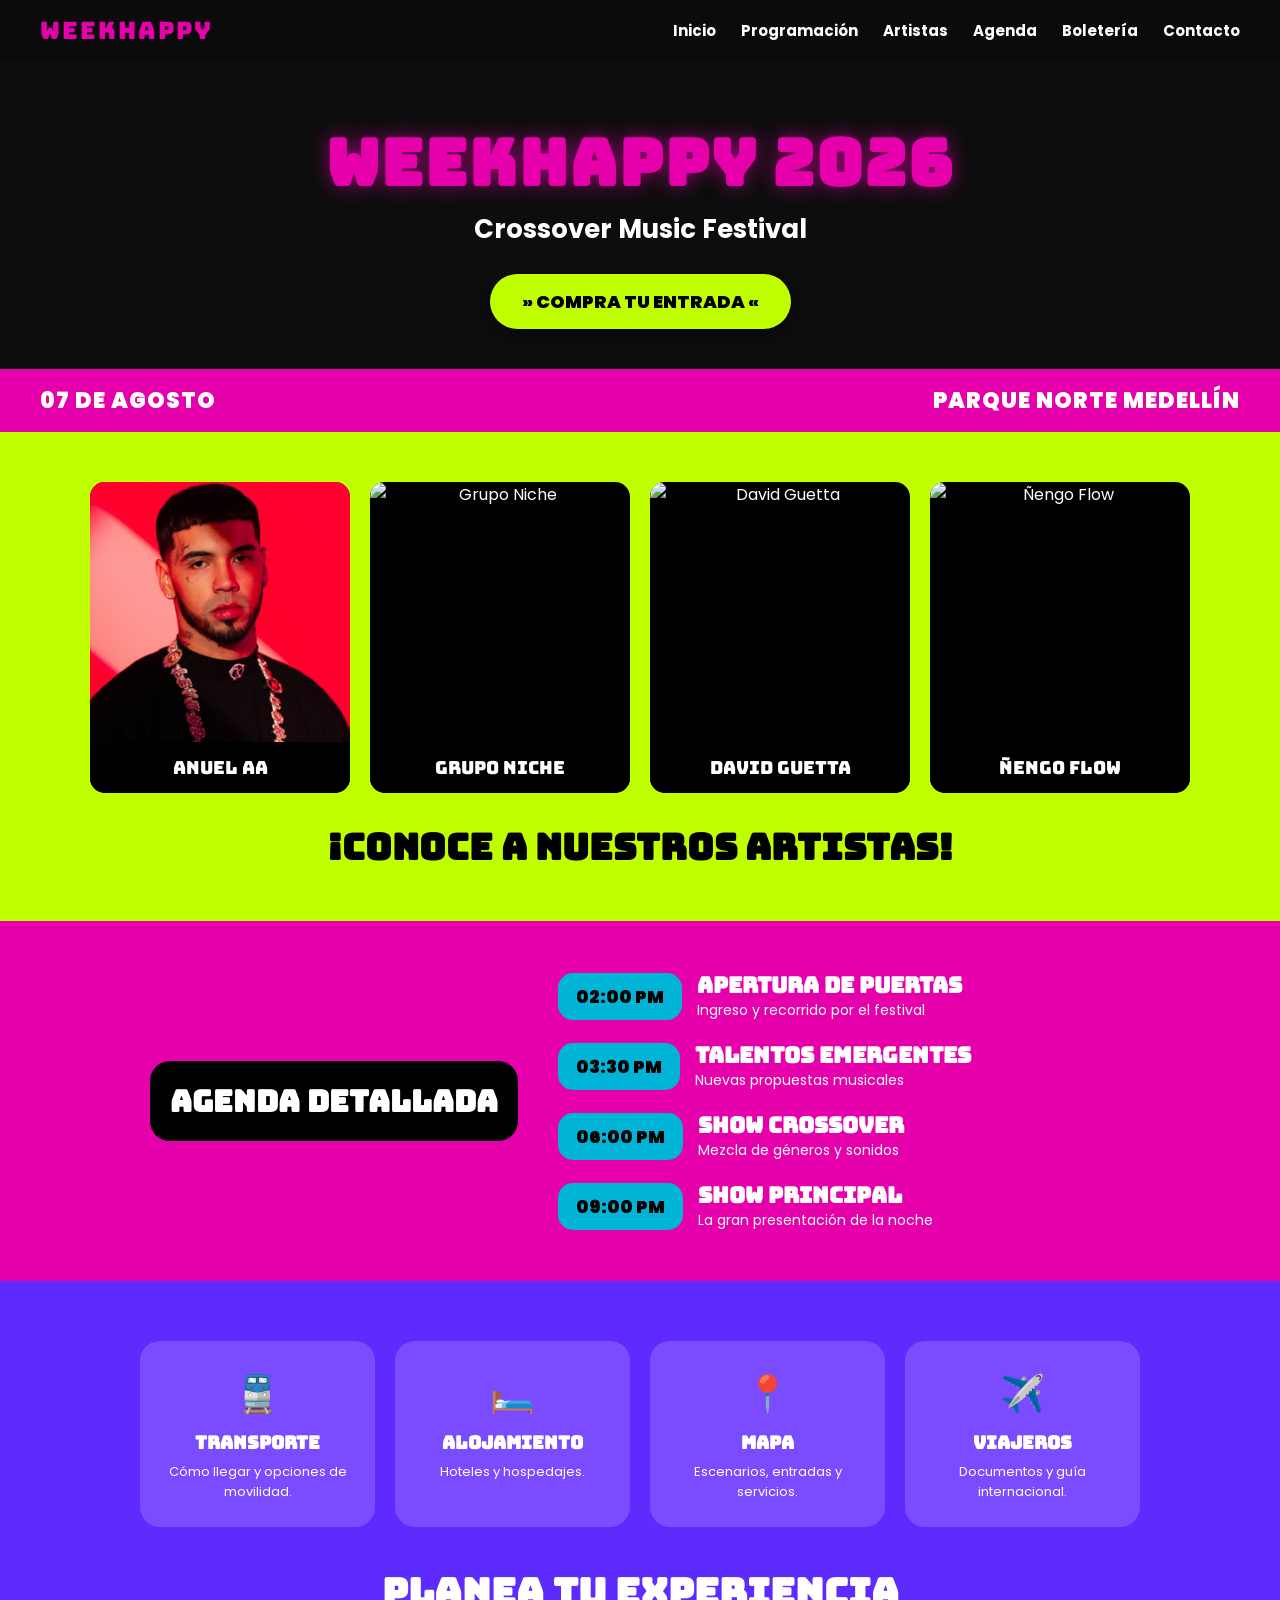
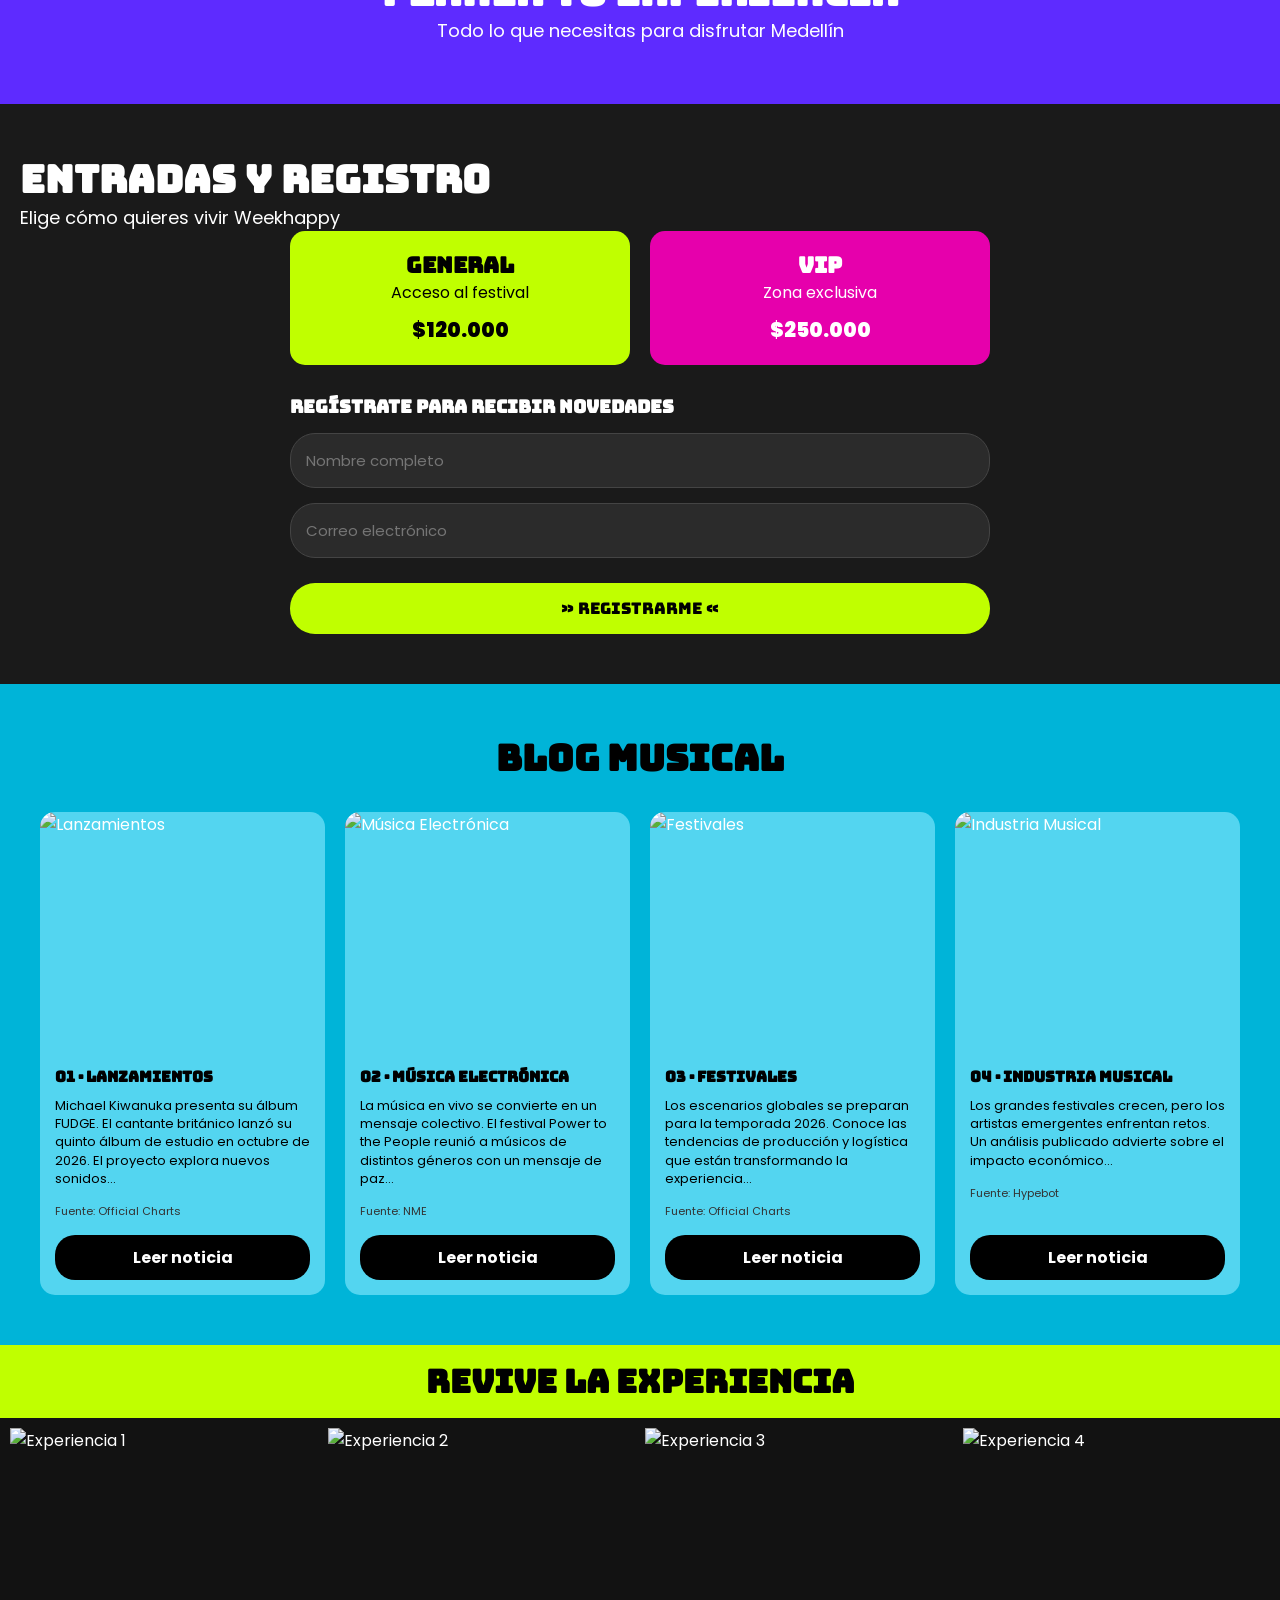
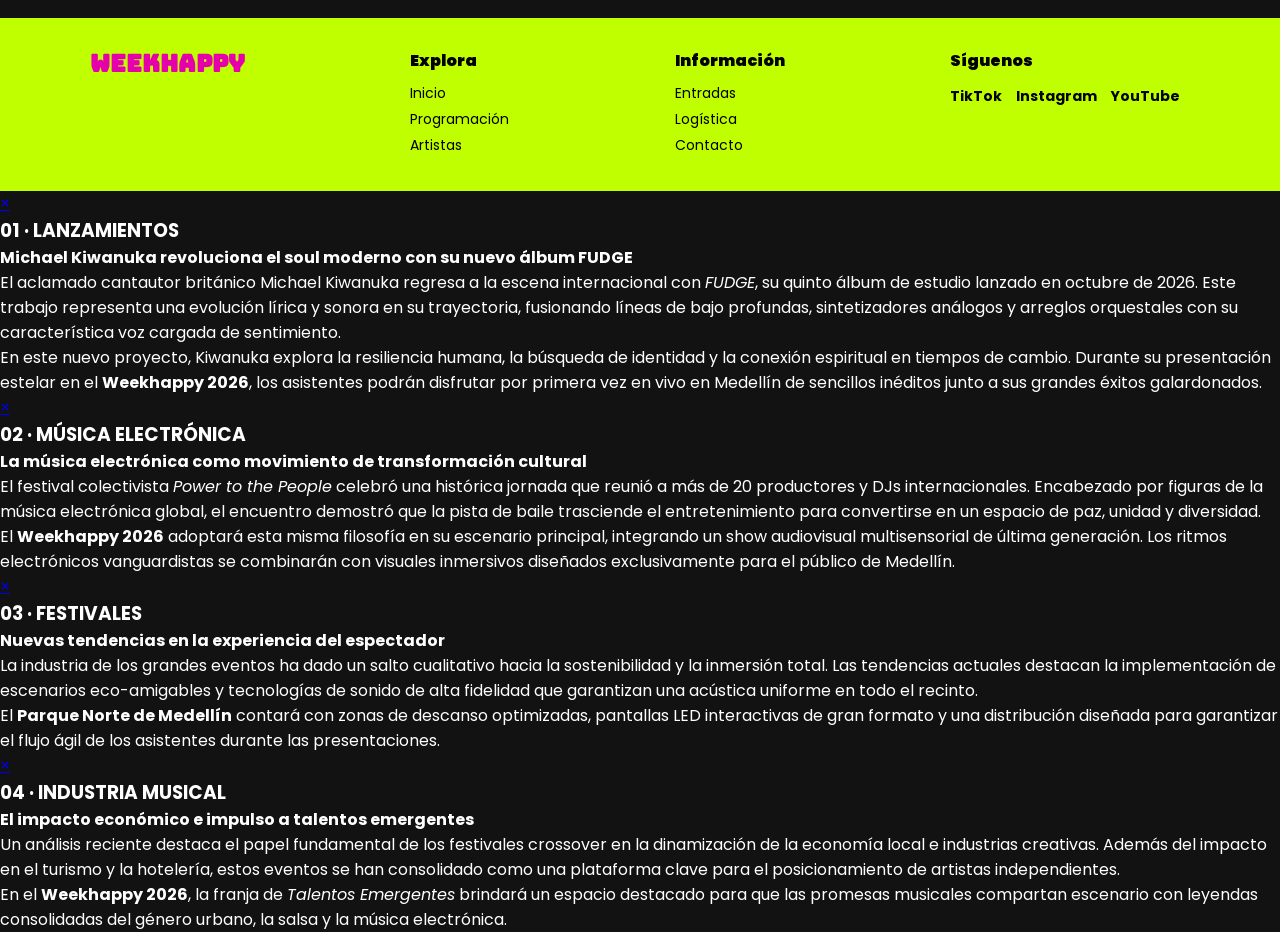
==== index.html @ 3ee2a3f9 "Add files via upload" ====
<!DOCTYPE html>
<html lang="es">

<head>
    <meta charset="UTF-8">
    <meta name="viewport" content="width=device-width, initial-scale=1.0">
    <title>WEEKHAPPY 2026</title>
    <!-- Fuentes tipográficas -->
    <link rel="preconnect" href="https://fonts.googleapis.com">
    <link rel="preconnect" href="https://fonts.gstatic.com" crossorigin>
    <link href="https://fonts.googleapis.com/css2?family=Bungee&family=Poppins:wght@400;600;700;900&display=swap" rel="stylesheet">
    <link rel="stylesheet" href="estilo/disenoia.css">
</head>

<body>

    <!-- BARRA DE NAVEGACIÓN -->
    <header class="navbar">
        <div class="logo">
            <span>WEEKHAPPY</span>
        </div>
        <nav class="mainmenu">
            <a href="#">Inicio</a>
            <a href="#">Programación</a>
            <a href="#">Artistas</a>
            <a href="#">Agenda</a>
            <a href="#">Boletería</a>
            <a href="#">Contacto</a>
        </nav>
    </header>

    <!-- INICIO / HERO -->
    <section class="inicio">
        <h1 class="hero-title">WEEKHAPPY 2026</h1>
        <h2 class="hero-subtitle">Crossover Music Festival</h2>
        <a href="#entradas" class="btn-compra">» COMPRA TU ENTRADA «</a>
    </section>

    <!-- BANNER FECHA Y LUGAR -->
    <div class="banner-fecha">
        <span class="fecha">07 DE AGOSTO</span>
        <span class="lugar">PARQUE NORTE MEDELLÍN</span>
    </div>

    <main>
        <!-- SECCIÓN ARTISTAS -->
        <section class="artistas">
            <div class="artistas-grid">
                <div class="card-artista">
                    <img src="Imagen/artistas/anuel.jpeg" alt="Anuel AA">
                    <div class="nombre-artista">ANUEL AA</div>
                </div>
                <div class="card-artista">
                    <img src="../FINAL_CIBER/Imagen/artistas/grupo niche.webp" alt="Grupo Niche">
                    <div class="nombre-artista">GRUPO NICHE</div>
                </div>
                <div class="card-artista">
                    <img src="../FINAL_CIBER/Imagen/artistas/david.webp" alt="David Guetta">
                    <div class="nombre-artista">DAVID GUETTA</div>
                </div>
                <div class="card-artista">
                    <img src="../FINAL_CIBER/Imagen/artistas/ñengo flow.jpeg" alt="Ñengo Flow">
                    <div class="nombre-artista">ÑENGO FLOW</div>
                </div>
            </div>
            <h2 class="titulo-seccion negro">¡CONOCE A NUESTROS ARTISTAS!</h2>
        </section>

        <!-- SECCIÓN AGENDA DETALLADA -->
        <section class="detallada">
            <div class="agenda-container">
                <div class="agenda-header">
                    <h2>AGENDA DETALLADA</h2>
                </div>
                <div class="agenda-items">
                    <div class="agenda-item">
                        <span class="badge-hora">02:00 PM</span>
                        <div class="agenda-text">
                            <h3>APERTURA DE PUERTAS</h3>
                            <p>Ingreso y recorrido por el festival</p>
                        </div>
                    </div>
                    <div class="agenda-item">
                        <span class="badge-hora">03:30 PM</span>
                        <div class="agenda-text">
                            <h3>TALENTOS EMERGENTES</h3>
                            <p>Nuevas propuestas musicales</p>
                        </div>
                    </div>
                    <div class="agenda-item">
                        <span class="badge-hora">06:00 PM</span>
                        <div class="agenda-text">
                            <h3>SHOW CROSSOVER</h3>
                            <p>Mezcla de géneros y sonidos</p>
                        </div>
                    </div>
                    <div class="agenda-item">
                        <span class="badge-hora">09:00 PM</span>
                        <div class="agenda-text">
                            <h3>SHOW PRINCIPAL</h3>
                            <p>La gran presentación de la noche</p>
                        </div>
                    </div>
                </div>
            </div>
        </section>

        <!-- SECCIÓN PLANEA TU EXPERIENCIA -->
        <section class="experiencia">
            <div class="exp-grid">
                <div class="exp-card">
                    <div class="exp-icon">🚆</div>
                    <h3>TRANSPORTE</h3>
                    <p>Cómo llegar y opciones de movilidad.</p>
                </div>
                <div class="exp-card">
                    <div class="exp-icon">🛏️</div>
                    <h3>ALOJAMIENTO</h3>
                    <p>Hoteles y hospedajes.</p>
                </div>
                <div class="exp-card">
                    <div class="exp-icon">📍</div>
                    <h3>MAPA</h3>
                    <p>Escenarios, entradas y servicios.</p>
                </div>
                <div class="exp-card">
                    <div class="exp-icon">✈️</div>
                    <h3>VIAJEROS</h3>
                    <p>Documentos y guía internacional.</p>
                </div>
            </div>
            <h2 class="titulo-seccion blanco">PLANEA TU EXPERIENCIA</h2>
            <p class="subtitulo-seccion">Todo lo que necesitas para disfrutar Medellín</p>
        </section>

        <!-- SECCIÓN ENTRADAS Y REGISTRO -->
        <section class="entradas-seccion" id="entradas">
            <h2 class="titulo-seccion blanco left">ENTRADAS Y REGISTRO</h2>
            <p class="subtitulo-seccion left">Elige cómo quieres vivir Weekhappy</p>

            <div class="entradas-layout">
                <div class="boletos-grid">
                    <div class="card-boleto general">
                        <h3>GENERAL</h3>
                        <p>Acceso al festival</p>
                        <span class="precio">$120.000</span>
                    </div>
                    <div class="card-boleto vip">
                        <h3>VIP</h3>
                        <p>Zona exclusiva</p>
                        <span class="precio">$250.000</span>
                    </div>
                </div>

                <form class="registro-form">
                    <h3>REGÍSTRATE PARA RECIBIR NOVEDADES</h3>
                    <input type="text" placeholder="Nombre completo" required>
                    <input type="email" placeholder="Correo electrónico" required>
                    <button type="submit" class="btn-registrarme">» REGISTRARME «</button>
                </form>
            </div>
        </section>

        <!-- SECCIÓN BLOG MUSICAL -->
        <section class="blog" id="blog">
            <h2 class="titulo-seccion negro">BLOG MUSICAL</h2>
            <div class="blog-grid">
                
                <!-- NOTICIA 01: LANZAMIENTOS -->
                <article class="card-blog">
                    <img src="../FINAL_CIBER/Imagen/blog musical/blog musical.jpeg" alt="Lanzamientos">
                    <div class="blog-content">
                        <h4>01 · LANZAMIENTOS</h4>
                        <p>Michael Kiwanuka presenta su álbum FUDGE. El cantante británico lanzó su quinto álbum de estudio en octubre de 2026. El proyecto explora nuevos sonidos...</p>
                        <span class="fuente">Fuente: Official Charts</span>
                    </div>
                    <a href="#modal-lanzamientos" class="btn-noticia">Leer noticia</a>
                </article>

                <!-- NOTICIA 02: MÚSICA ELECTRÓNICA -->
                <article class="card-blog">
                    <img src="../FINAL_CIBER/Imagen/blog musical/blog musical 2.jpeg" alt="Música Electrónica">
                    <div class="blog-content">
                        <h4>02 · MÚSICA ELECTRÓNICA</h4>
                        <p>La música en vivo se convierte en un mensaje colectivo. El festival Power to the People reunió a músicos de distintos géneros con un mensaje de paz...</p>
                        <span class="fuente">Fuente: NME</span>
                    </div>
                    <a href="#modal-electronica" class="btn-noticia">Leer noticia</a>
                </article>

                <!-- NOTICIA 03: FESTIVALES -->
                <article class="card-blog">
                    <img src="../FINAL_CIBER/Imagen/blog musical/blog musical 3.jpeg" alt="Festivales">
                    <div class="blog-content">
                        <h4>03 · FESTIVALES</h4>
                        <p>Los escenarios globales se preparan para la temporada 2026. Conoce las tendencias de producción y logística que están transformando la experiencia...</p>
                        <span class="fuente">Fuente: Official Charts</span>
                    </div>
                    <a href="#modal-festivales" class="btn-noticia">Leer noticia</a>
                </article>

                <!-- NOTICIA 04: INDUSTRIA MUSICAL -->
                <article class="card-blog">
                    <img src="../FINAL_CIBER/Imagen/blog musical/blog musical 4.jpeg" alt="Industria Musical">
                    <div class="blog-content">
                        <h4>04 · INDUSTRIA MUSICAL</h4>
                        <p>Los grandes festivales crecen, pero los artistas emergentes enfrentan retos. Un análisis publicado advierte sobre el impacto económico...</p>
                        <span class="fuente">Fuente: Hypebot</span>
                    </div>
                    <a href="#modal-industria" class="btn-noticia">Leer noticia</a>
                </article>

            </div>
        </section>

        <!-- GALERÍA / REVIVE LA EXPERIENCIA -->
        <section class="fotos">
            <h2 class="titulo-banner-verde">REVIVE LA EXPERIENCIA</h2>
            <div class="galeria-grid">
                <img src="../FINAL_CIBER/Imagen/vive la experiencia/vive 1.jpeg" alt="Experiencia 1">
                <img src="../FINAL_CIBER/Imagen/vive la experiencia/vive 2.jpeg" alt="Experiencia 2">
                <img src="../FINAL_CIBER/Imagen/vive la experiencia/vive 3.jpeg" alt="Experiencia 3">
                <img src="../FINAL_CIBER/Imagen/vive la experiencia/vive 4.jpeg" alt="Experiencia 4">
            </div>
        </section>
    </main>

    <!-- FOOTER -->
    <footer class="final">
        <div class="footer-col">
            <h3 class="footer-logo">WEEKHAPPY</h3>
        </div>
        <div class="footer-col">
            <h4>Explora</h4>
            <a href="#">Inicio</a>
            <a href="#">Programación</a>
            <a href="#">Artistas</a>
        </div>
        <div class="footer-col">
            <h4>Información</h4>
            <a href="#">Entradas</a>
            <a href="#">Logística</a>
            <a href="#">Contacto</a>
        </div>
        <div class="footer-col redes">
            <h4>Síguenos</h4>
            <div class="social-icons">
                <a href="#">TikTok</a>
                <a href="#">Instagram</a>
                <a href="#">YouTube</a>
            </div>
        </div>
    </footer>

    <!-- ==========================================
         VENTANAS EMERGENTES (INFORMACIÓN ADICIONAL)
         ========================================== -->

    <!-- Modal 01: Lanzamientos -->
    <div id="modal-lanzamientos" class="modal-overlay">
        <div class="modal-box">
            <a href="#blog" class="btn-cerrar">&times;</a>
            <h3 class="modal-titulo">01 · LANZAMIENTOS</h3>
            <div class="modal-cuerpo">
                <h4>Michael Kiwanuka revoluciona el soul moderno con su nuevo álbum FUDGE</h4>
                <p>El aclamado cantautor británico Michael Kiwanuka regresa a la escena internacional con <em>FUDGE</em>, su quinto álbum de estudio lanzado en octubre de 2026. Este trabajo representa una evolución lírica y sonora en su trayectoria, fusionando líneas de bajo profundas, sintetizadores análogos y arreglos orquestales con su característica voz cargada de sentimiento.</p>
                <p>En este nuevo proyecto, Kiwanuka explora la resiliencia humana, la búsqueda de identidad y la conexión espiritual en tiempos de cambio. Durante su presentación estelar en el <strong>Weekhappy 2026</strong>, los asistentes podrán disfrutar por primera vez en vivo en Medellín de sencillos inéditos junto a sus grandes éxitos galardonados.</p>
            </div>
        </div>
    </div>

    <!-- Modal 02: Música Electrónica -->
    <div id="modal-electronica" class="modal-overlay">
        <div class="modal-box">
            <a href="#blog" class="btn-cerrar">&times;</a>
            <h3 class="modal-titulo">02 · MÚSICA ELECTRÓNICA</h3>
            <div class="modal-cuerpo">
                <h4>La música electrónica como movimiento de transformación cultural</h4>
                <p>El festival colectivista <em>Power to the People</em> celebró una histórica jornada que reunió a más de 20 productores y DJs internacionales. Encabezado por figuras de la música electrónica global, el encuentro demostró que la pista de baile trasciende el entretenimiento para convertirse en un espacio de paz, unidad y diversidad.</p>
                <p>El <strong>Weekhappy 2026</strong> adoptará esta misma filosofía en su escenario principal, integrando un show audiovisual multisensorial de última generación. Los ritmos electrónicos vanguardistas se combinarán con visuales inmersivos diseñados exclusivamente para el público de Medellín.</p>
            </div>
        </div>
    </div>

    <!-- Modal 03: Festivales -->
    <div id="modal-festivales" class="modal-overlay">
        <div class="modal-box">
            <a href="#blog" class="btn-cerrar">&times;</a>
            <h3 class="modal-titulo">03 · FESTIVALES</h3>
            <div class="modal-cuerpo">
                <h4>Nuevas tendencias en la experiencia del espectador</h4>
                <p>La industria de los grandes eventos ha dado un salto cualitativo hacia la sostenibilidad y la inmersión total. Las tendencias actuales destacan la implementación de escenarios eco-amigables y tecnologías de sonido de alta fidelidad que garantizan una acústica uniforme en todo el recinto.</p>
                <p>El <strong>Parque Norte de Medellín</strong> contará con zonas de descanso optimizadas, pantallas LED interactivas de gran formato y una distribución diseñada para garantizar el flujo ágil de los asistentes durante las presentaciones.</p>
            </div>
        </div>
    </div>

    <!-- Modal 04: Industria Musical -->
    <div id="modal-industria" class="modal-overlay">
        <div class="modal-box">
            <a href="#blog" class="btn-cerrar">&times;</a>
            <h3 class="modal-titulo">04 · INDUSTRIA MUSICAL</h3>
            <div class="modal-cuerpo">
                <h4>El impacto económico e impulso a talentos emergentes</h4>
                <p>Un análisis reciente destaca el papel fundamental de los festivales crossover en la dinamización de la economía local e industrias creativas. Además del impacto en el turismo y la hotelería, estos eventos se han consolidado como una plataforma clave para el posicionamiento de artistas independientes.</p>
                <p>En el <strong>Weekhappy 2026</strong>, la franja de <em>Talentos Emergentes</em> brindará un espacio destacado para que las promesas musicales compartan escenario con leyendas consolidadas del género urbano, la salsa y la música electrónica.</p>
            </div>
        </div>
    </div>

</body>
</html>
---- estilo/disenoia.css ----
/* ==========================================
   RESET Y ESTILOS GLOBALES
   ========================================== */
* {
    margin: 0;
    padding: 0;
    box-sizing: border-box;
    font-family: 'Poppins', sans-serif;
}

html, body {
    width: 100%;
    max-width: 100%;
    overflow-x: hidden; /* Evita el scroll horizontal en celulares */
    background-color: #121212;
    color: #ffffff;
}

img {
    max-width: 100%;
    height: auto;
    display: block;
}

/* ==========================================
   ENCABEZADO Y NAVEGACIÓN
   ========================================== */
.navbar {
    background-color: #0b0b0b;
    display: flex;
    justify-content: space-between;
    align-items: center;
    padding: 15px 40px;
    width: 100%;
}

.logo span {
    font-family: 'Bungee', cursive, sans-serif;
    color: #E600AC;
    font-size: 24px;
    letter-spacing: 2px;
}

.mainmenu {
    display: flex;
    gap: 25px;
    align-items: center;
}

.mainmenu a {
    color: #ffffff;
    text-decoration: none;
    font-weight: 700;
    font-size: 15px;
    transition: color 0.3s;
}

.mainmenu a:hover {
    color: #C0FF00;
}

/* ==========================================
   HERO / INICIO
   ========================================== */
.inicio {
    background-color: #0d0d0d;
    text-align: center;
    padding: 60px 20px 40px 20px;
}

.hero-title {
    font-family: 'Bungee', cursive;
    color: #E600AC;
    font-size: clamp(32px, 6vw, 64px);
    text-shadow: 0px 0px 20px rgba(230, 0, 172, 0.6);
    letter-spacing: 2px;
    margin-bottom: 5px;
}

.hero-subtitle {
    color: #ffffff;
    font-size: clamp(16px, 3vw, 26px);
    font-weight: 700;
    margin-bottom: 25px;
}

.btn-compra {
    display: inline-block;
    background-color: #C0FF00;
    color: #000000;
    font-weight: 900;
    padding: 14px 32px;
    border-radius: 30px;
    text-decoration: none;
    font-size: clamp(14px, 2vw, 18px);
    box-shadow: 0px 4px 10px rgba(0,0,0,0.5);
    transition: transform 0.2s, background-color 0.2s;
}

.btn-compra:hover {
    transform: scale(1.05);
    background-color: #a8e000;
}

/* BANNER FECHA Y LUGAR */
.banner-fecha {
    background-color: #E600AC;
    color: #ffffff;
    display: flex;
    justify-content: space-between;
    align-items: center;
    padding: 15px 40px;
    font-weight: 900;
    font-size: clamp(14px, 2.5vw, 22px);
    letter-spacing: 1px;
}

/* ==========================================
   SECCIÓN ARTISTAS (VERDE NEÓN)
   ========================================== */
.artistas {
    background-color: #C0FF00;
    padding: 50px 20px;
    text-align: center;
}

.artistas-grid {
    display: grid;
    grid-template-columns: repeat(auto-fit, minmax(220px, 1fr));
    gap: 20px;
    max-width: 1100px;
    margin: 0 auto 30px auto;
}

.card-artista {
    background-color: #000;
    border-radius: 15px;
    overflow: hidden;
    display: flex;
    flex-direction: column;
}

.card-artista img {
    width: 100%;
    height: 260px;
    object-fit: cover;
}

.nombre-artista {
    background-color: #000000;
    color: #ffffff;
    font-family: 'Bungee', cursive;
    font-size: 18px;
    padding: 14px 5px;
}

.titulo-seccion.negro {
    color: #000000;
    font-family: 'Bungee', cursive;
    font-size: clamp(22px, 4vw, 36px);
}

/* ==========================================
   SECCIÓN AGENDA (FUCSIA)
   ========================================== */
.detallada {
    background-color: #E600AC;
    padding: 50px 20px;
}

.agenda-container {
    max-width: 1000px;
    margin: 0 auto;
    display: flex;
    flex-wrap: wrap;
    align-items: center;
    gap: 30px;
}

.agenda-header {
    flex: 1;
    min-width: 250px;
    text-align: center;
}

.agenda-header h2 {
    font-family: 'Bungee', cursive;
    background-color: #000000;
    color: #ffffff;
    padding: 20px;
    border-radius: 20px;
    font-size: clamp(20px, 3.5vw, 30px);
    display: inline-block;
}

.agenda-items {
    flex: 1.5;
    min-width: 280px;
    display: flex;
    flex-direction: column;
    gap: 20px;
}

.agenda-item {
    display: flex;
    align-items: center;
    gap: 15px;
}

.badge-hora {
    background-color: #00B4D8;
    color: #000000;
    font-weight: 900;
    padding: 10px 18px;
    border-radius: 15px;
    font-size: clamp(14px, 2vw, 18px);
    white-space: nowrap;
}

.agenda-text h3 {
    font-family: 'Bungee', cursive;
    color: #ffffff;
    font-size: clamp(16px, 2.2vw, 22px);
}

.agenda-text p {
    color: #ffffff;
    font-size: 14px;
}

/* ==========================================
   SECCIÓN PLANEA TU EXPERIENCIA (VIOLETA)
   ========================================== */
.experiencia {
    background-color: #5E2BFF;
    padding: 60px 20px;
    text-align: center;
}

.exp-grid {
    display: grid;
    grid-template-columns: repeat(auto-fit, minmax(200px, 1fr));
    gap: 20px;
    max-width: 1000px;
    margin: 0 auto 40px auto;
}

.exp-card {
    background-color: #7B4BFF;
    border-radius: 20px;
    padding: 25px 15px;
    color: #ffffff;
}

.exp-icon {
    font-size: 36px;
    margin-bottom: 10px;
}

.exp-card h3 {
    font-family: 'Bungee', cursive;
    font-size: 18px;
    margin-bottom: 8px;
}

.exp-card p {
    font-size: 13px;
}

.titulo-seccion.blanco {
    font-family: 'Bungee', cursive;
    color: #ffffff;
    font-size: clamp(22px, 4vw, 38px);
}

.subtitulo-seccion {
    color: #ffffff;
    font-size: clamp(14px, 2vw, 18px);
}

/* ==========================================
   SECCIÓN ENTRADAS Y REGISTRO
   ========================================== */
.entradas-seccion {
    background-color: #1a1a1a;
    padding: 50px 20px;
}

.entradas-layout {
    max-width: 700px;
    margin: 0 auto;
}

.boletos-grid {
    display: flex;
    gap: 20px;
    margin-bottom: 30px;
}

.card-boleto {
    flex: 1;
    padding: 20px;
    border-radius: 15px;
    text-align: center;
    color: #000;
}

.card-boleto.general {
    background-color: #C0FF00;
}

.card-boleto.vip {
    background-color: #E600AC;
    color: #fff;
}

.card-boleto h3 {
    font-family: 'Bungee', cursive;
    font-size: 22px;
}

.card-boleto .precio {
    display: block;
    font-weight: 900;
    font-size: 20px;
    margin-top: 10px;
}

.registro-form {
    display: flex;
    flex-direction: column;
    gap: 15px;
}

.registro-form h3 {
    font-family: 'Bungee', cursive;
    font-size: clamp(14px, 2.5vw, 18px);
}

.registro-form input {
    background-color: #2b2b2b;
    border: 1px solid #444;
    padding: 15px;
    border-radius: 25px;
    color: #fff;
    font-size: 15px;
    width: 100%;
}

.btn-registrarme {
    background-color: #C0FF00;
    border: none;
    padding: 15px;
    border-radius: 25px;
    font-family: 'Bungee', cursive;
    font-size: 16px;
    cursor: pointer;
    margin-top: 10px;
    transition: background-color 0.2s;
}

.btn-registrarme:hover {
    background-color: #a8e000;
}

/* ==========================================
   SECCIÓN BLOG MUSICAL (AZUL)
   ========================================== */
.blog {
    background-color: #00B4D8;
    padding: 50px 20px;
    text-align: center;
}

.blog-grid {
    display: grid;
    grid-template-columns: repeat(auto-fit, minmax(230px, 1fr));
    gap: 20px;
    max-width: 1200px;
    margin: 30px auto 0 auto;
}

.card-blog {
    background-color: #53d5f0;
    border-radius: 15px;
    overflow: hidden;
    display: flex;
    flex-direction: column;
    text-align: left;
    padding-bottom: 15px;
}

.card-blog img {
    width: 100%;
    height: 240px;
    object-fit: cover;
}

.blog-content {
    padding: 15px;
    flex-grow: 1;
}

.blog-content h4 {
    font-family: 'Bungee', cursive;
    font-size: 15px;
    margin-bottom: 10px;
    color: #000;
}

.blog-content p {
    font-size: 13px;
    color: #000;
    line-height: 1.4;
    margin-bottom: 15px;
}

.blog-content .fuente {
    font-size: 11px;
    color: #333;
    display: block;
}

.btn-noticia {
    background-color: #000;
    color: #fff;
    text-align: center;
    padding: 10px;
    border-radius: 20px;
    text-decoration: none;
    font-weight: bold;
    margin: 0 15px;
    display: block;
}

/* ==========================================
   REVIVE LA EXPERIENCIA (GALERÍA)
   ========================================== */
.fotos {
    background-color: #121212;
}

.titulo-banner-verde {
    background-color: #C0FF00;
    color: #000;
    font-family: 'Bungee', cursive;
    text-align: center;
    padding: 15px;
    font-size: clamp(18px, 3.5vw, 32px);
}

.galeria-banner img {
    width: 100%;
    max-height: 350px;
    object-fit: cover;
}

.galeria-grid {
    display: grid;
    grid-template-columns: repeat(auto-fit, minmax(180px, 1fr));
    gap: 10px;
    padding: 10px;
}

.galeria-grid img {
    width: 100%;
    height: 180px;
    object-fit: cover;
}

/* ==========================================
   FOOTER
   ========================================== */
.final {
    background-color: #C0FF00;
    color: #000;
    display: flex;
    justify-content: space-around;
    padding: 30px 20px;
    flex-wrap: wrap;
    gap: 25px;
}

.footer-logo {
    font-family: 'Bungee', cursive;
    font-size: 24px;
    color: #E600AC;
}

.footer-col h4 {
    font-weight: 900;
    margin-bottom: 10px;
}

.footer-col a {
    display: block;
    color: #000;
    text-decoration: none;
    font-size: 14px;
    margin-bottom: 5px;
}

.social-icons a {
    display: inline-block;
    margin-right: 10px;
    font-weight: bold;
}

/* ==========================================
   ADAPTACIÓN DISPOSITIVOS MÓVILES (MEDIA QUERIES)
   ========================================== */
@media (max-width: 768px) {
    /* Menú superior en celular */
    .navbar {
        flex-direction: column;
        gap: 15px;
        padding: 15px 20px;
        text-align: center;
    }

    .mainmenu {
        display: grid;
        grid-template-columns: repeat(3, 1fr);
        gap: 10px;
        width: 100%;
        text-align: center;
    }

    .mainmenu a {
        font-size: 13px;
    }

    /* Banner de fecha en celular */
    .banner-fecha {
        flex-direction: column;
        text-align: center;
        gap: 5px;
        padding: 12px 15px;
    }

    /* Ajuste de agenda en celular */
    .agenda-container {
        flex-direction: column;
    }

    .agenda-item {
        flex-direction: column;
        align-items: center;
        text-align: center;
        gap: 8px;
    }

    /* Tarjetas de boletos verticales en celular */
    .boletos-grid {
        flex-direction: column;
        gap: 15px;
    }

    /* Reordenamiento del pie de página */
    .final {
        flex-direction: column;
        text-align: center;
        align-items: center;
    }
}
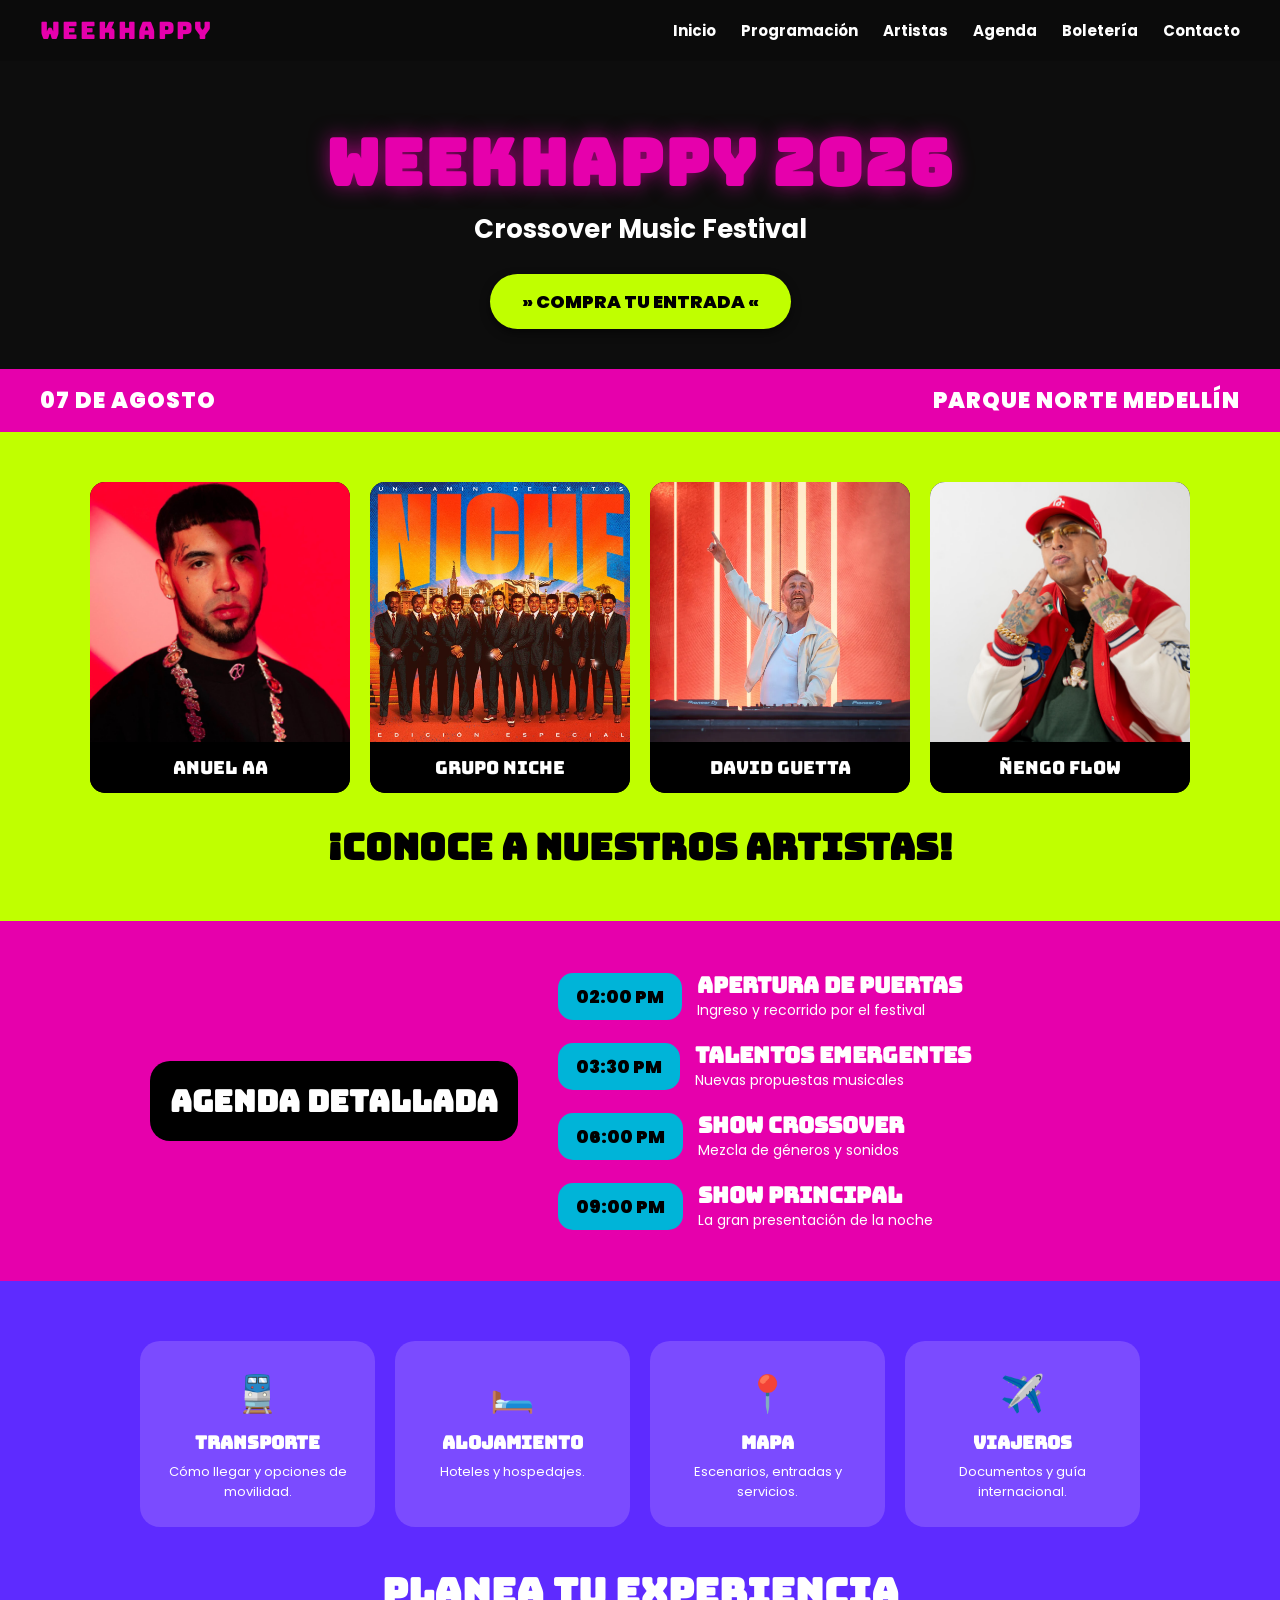
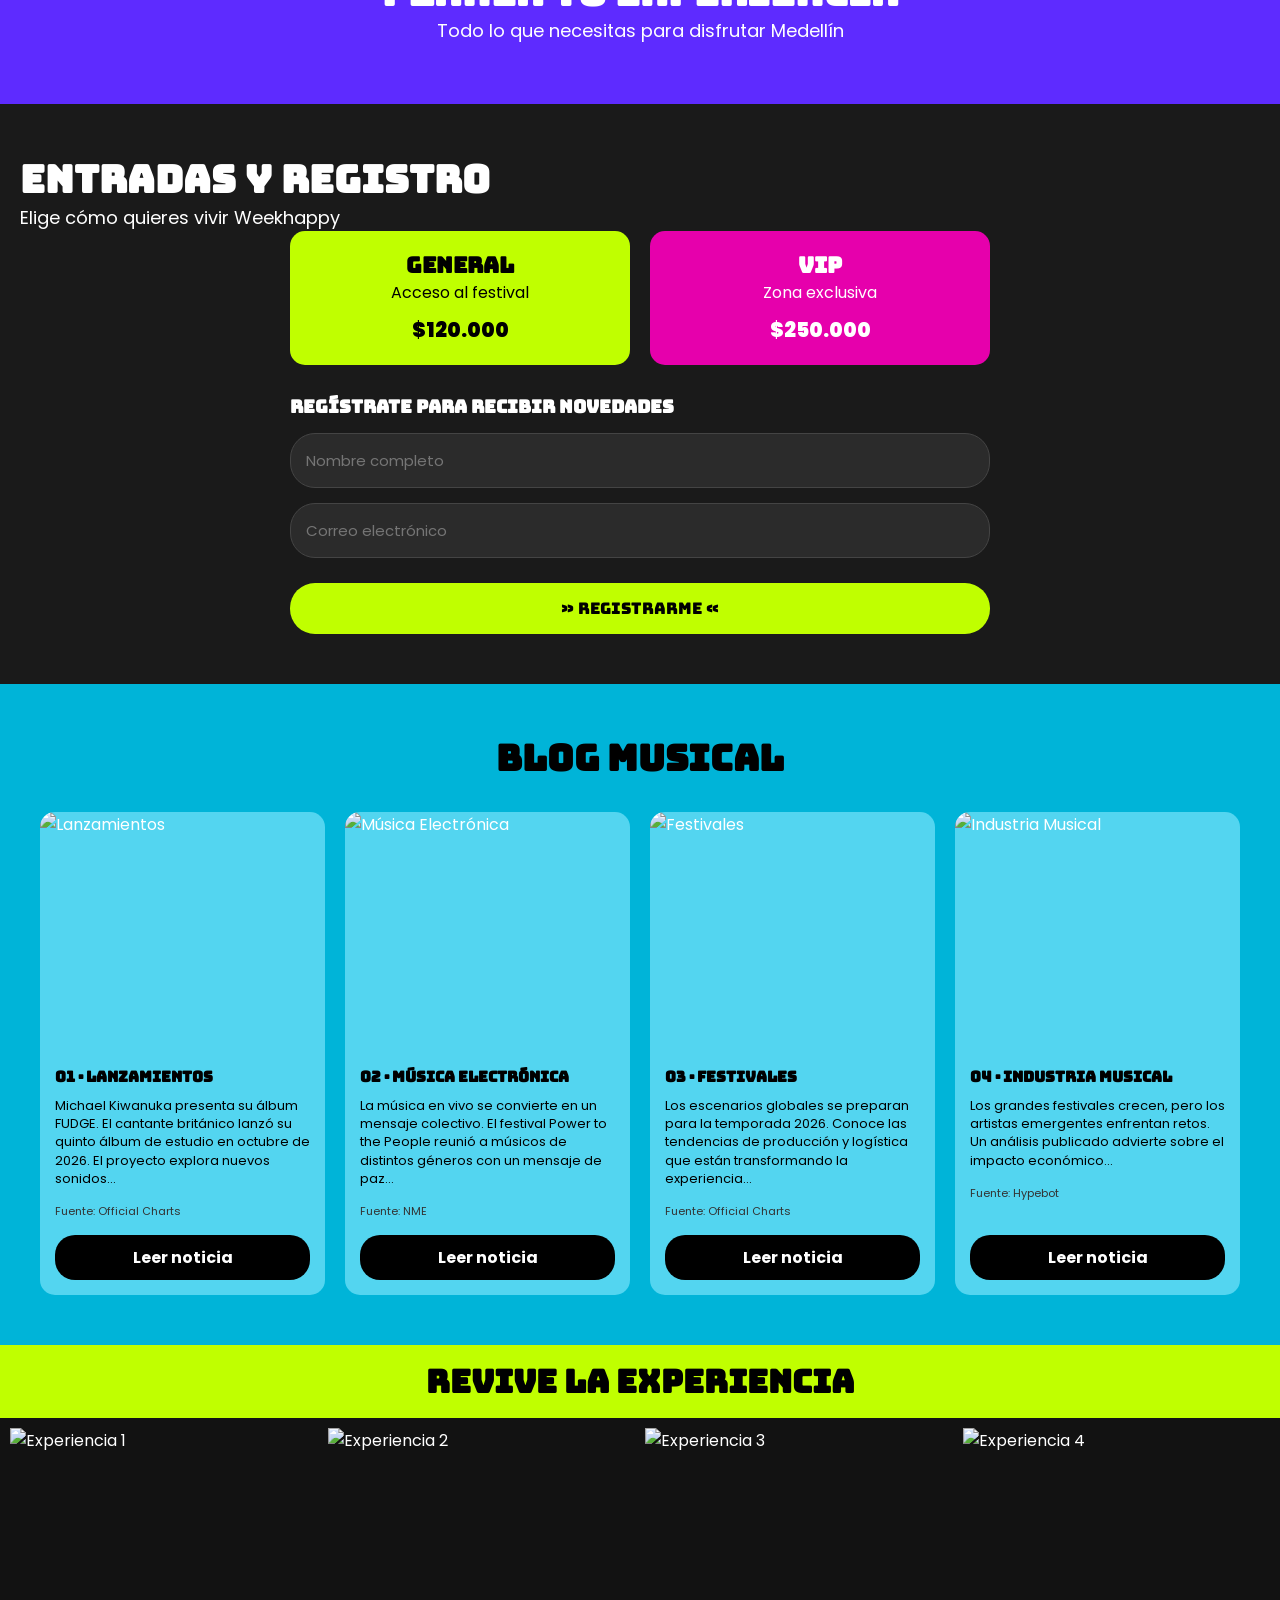
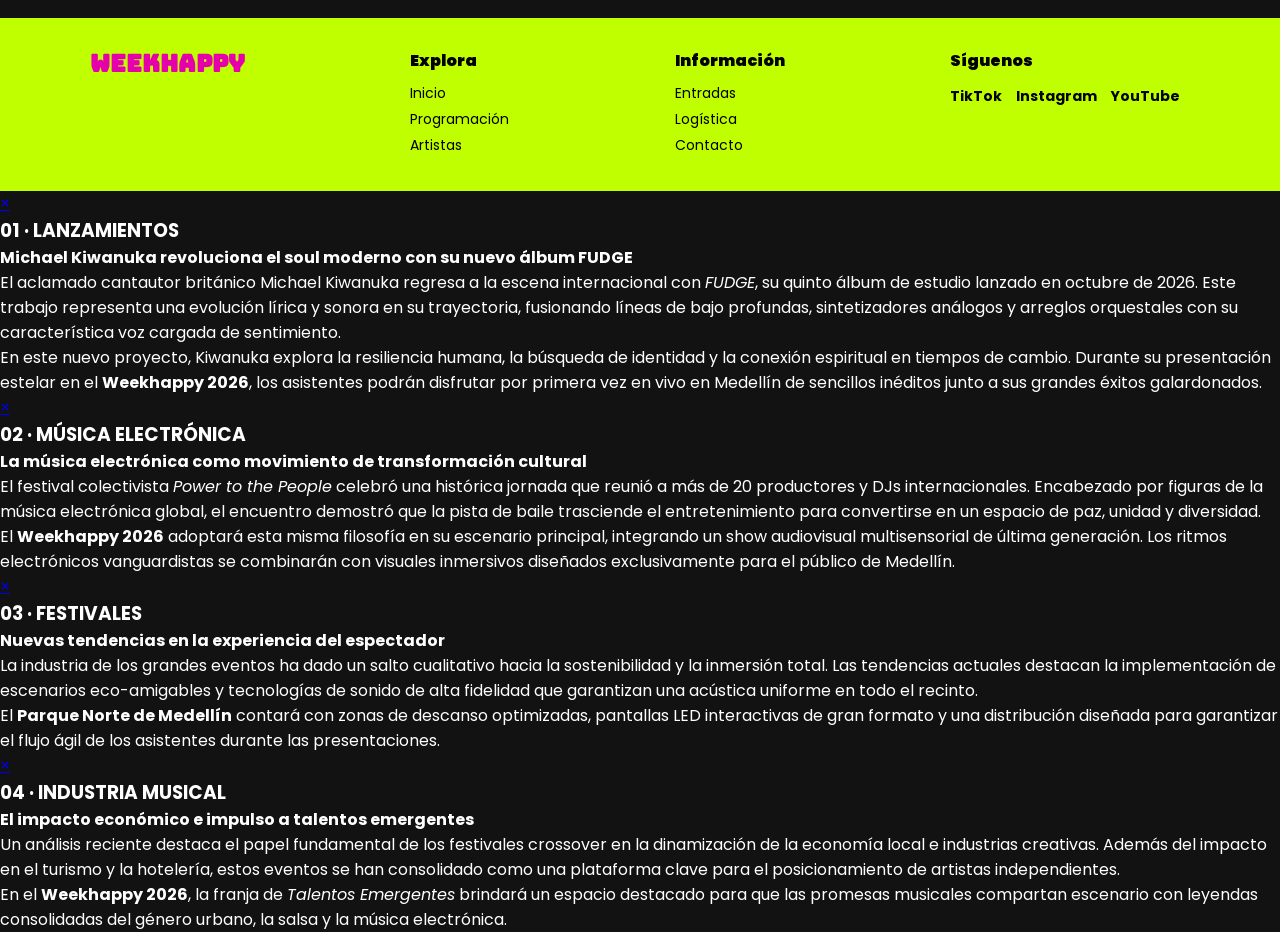
==== commit 8f31135a: "Add files via upload" ====
--- a/index.html
+++ b/index.html
@@ -51,15 +51,15 @@
                     <div class="nombre-artista">ANUEL AA</div>
                 </div>
                 <div class="card-artista">
-                    <img src="../FINAL_CIBER/Imagen/artistas/grupo niche.webp" alt="Grupo Niche">
+                    <img src="Imagen/artistas/grupo niche.webp" alt="Grupo Niche">
                     <div class="nombre-artista">GRUPO NICHE</div>
                 </div>
                 <div class="card-artista">
-                    <img src="../FINAL_CIBER/Imagen/artistas/david.webp" alt="David Guetta">
+                    <img src="Imagen/artistas/david.webp" alt="David Guetta">
                     <div class="nombre-artista">DAVID GUETTA</div>
                 </div>
                 <div class="card-artista">
-                    <img src="../FINAL_CIBER/Imagen/artistas/ñengo flow.jpeg" alt="Ñengo Flow">
+                    <img src="Imagen/artistas/ñengo flow.jpeg" alt="Ñengo Flow">
                     <div class="nombre-artista">ÑENGO FLOW</div>
                 </div>
             </div>
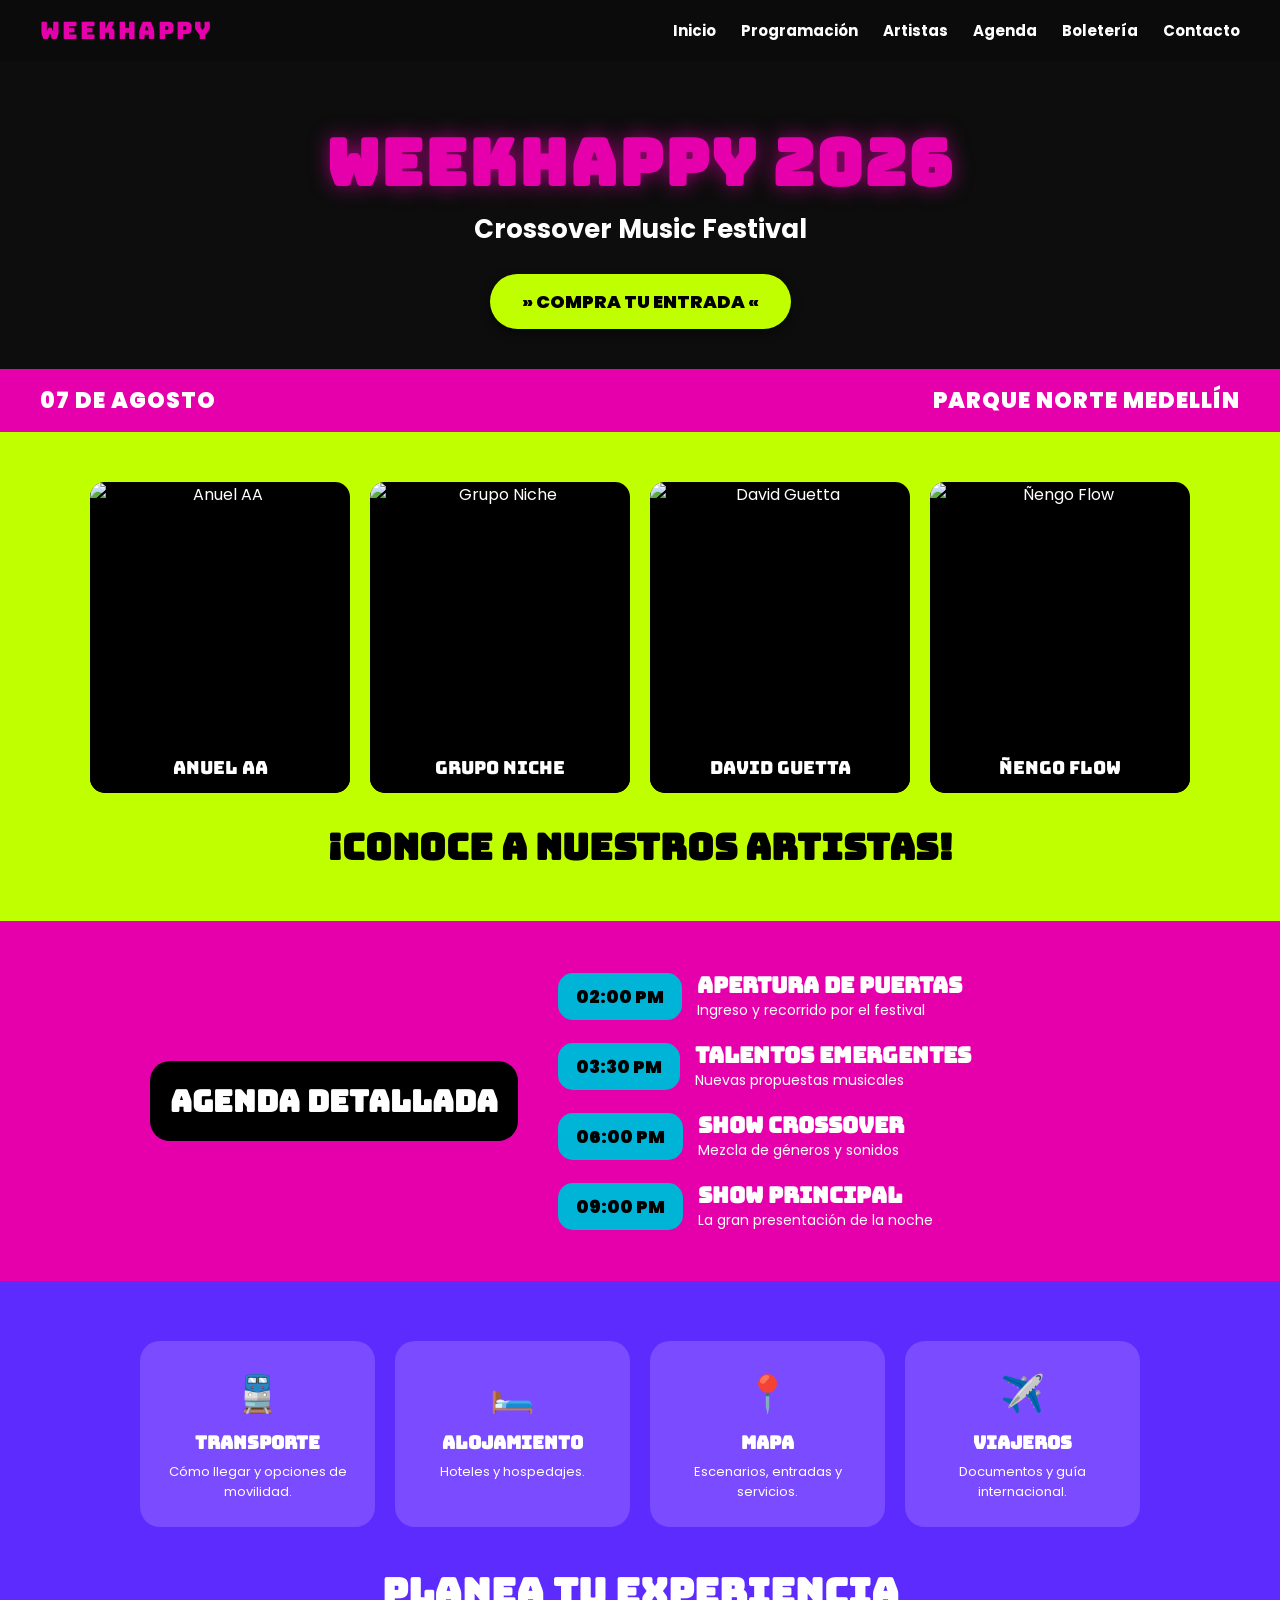
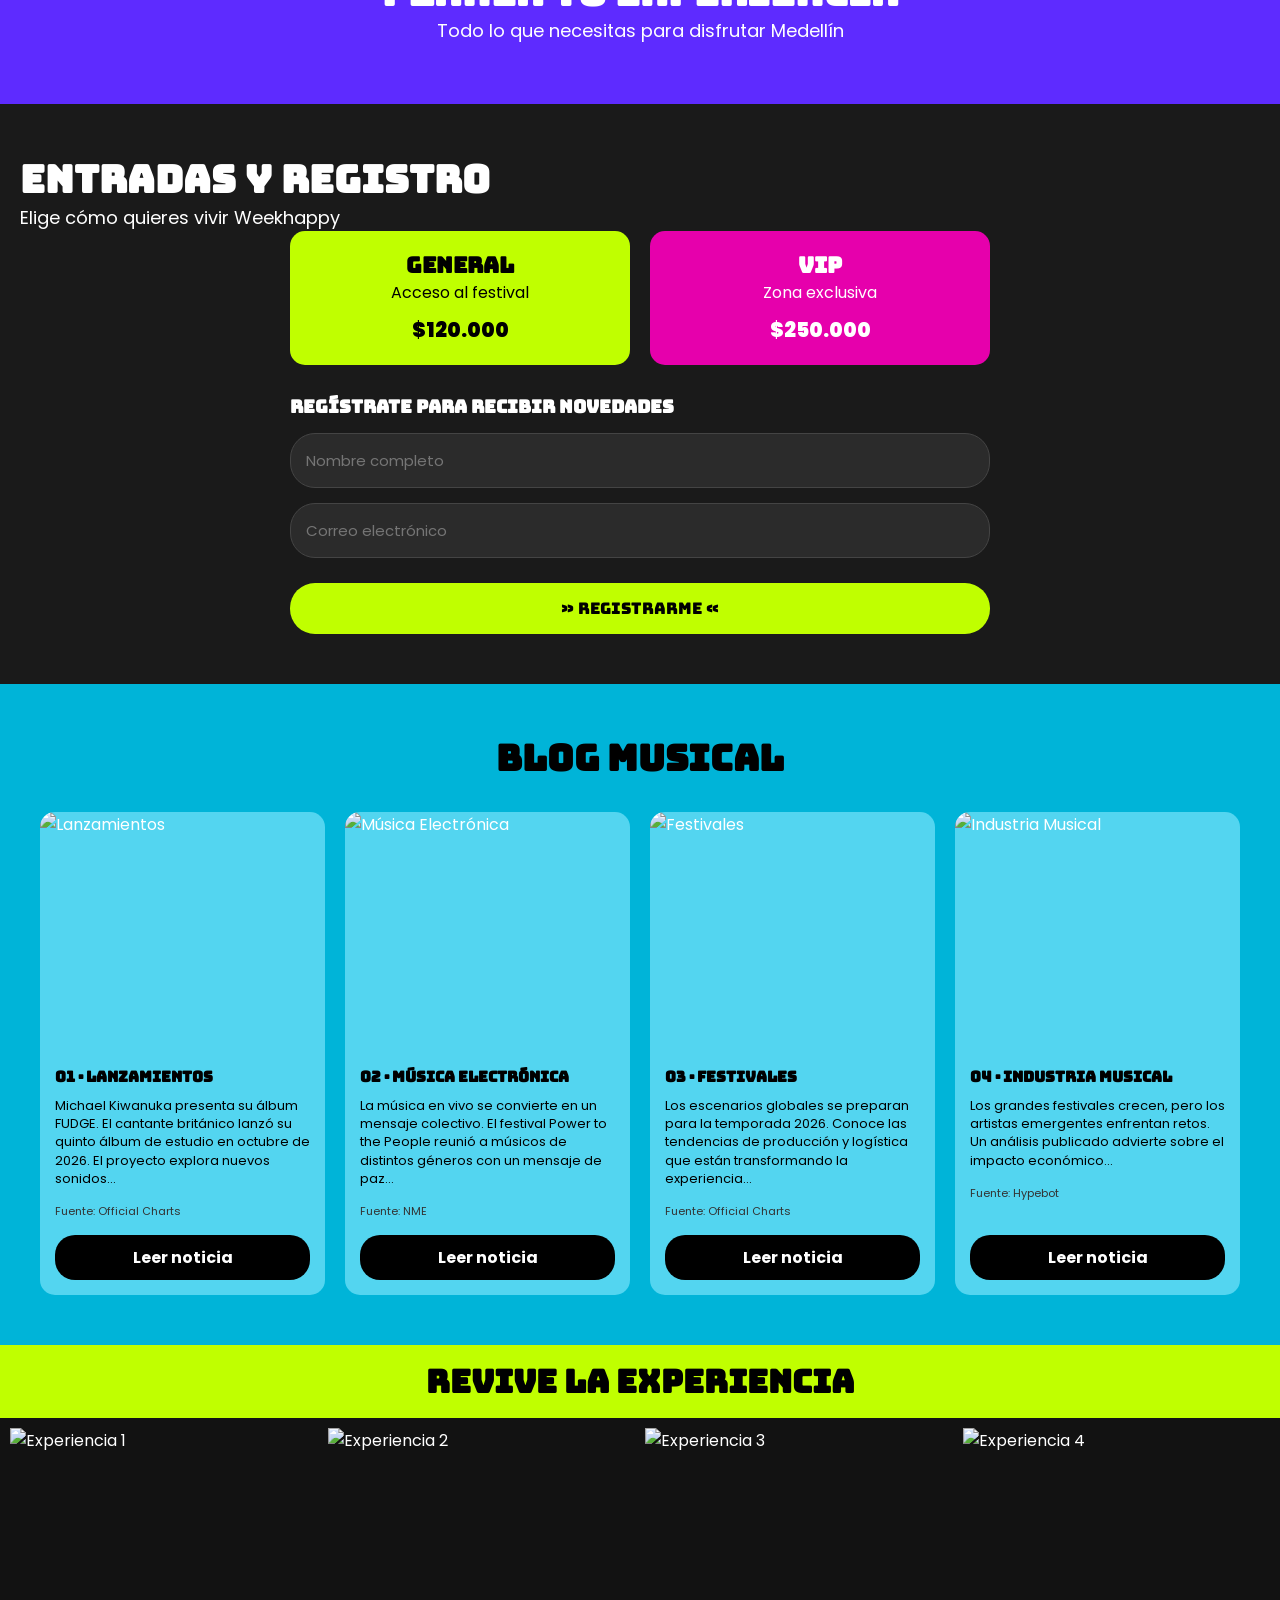
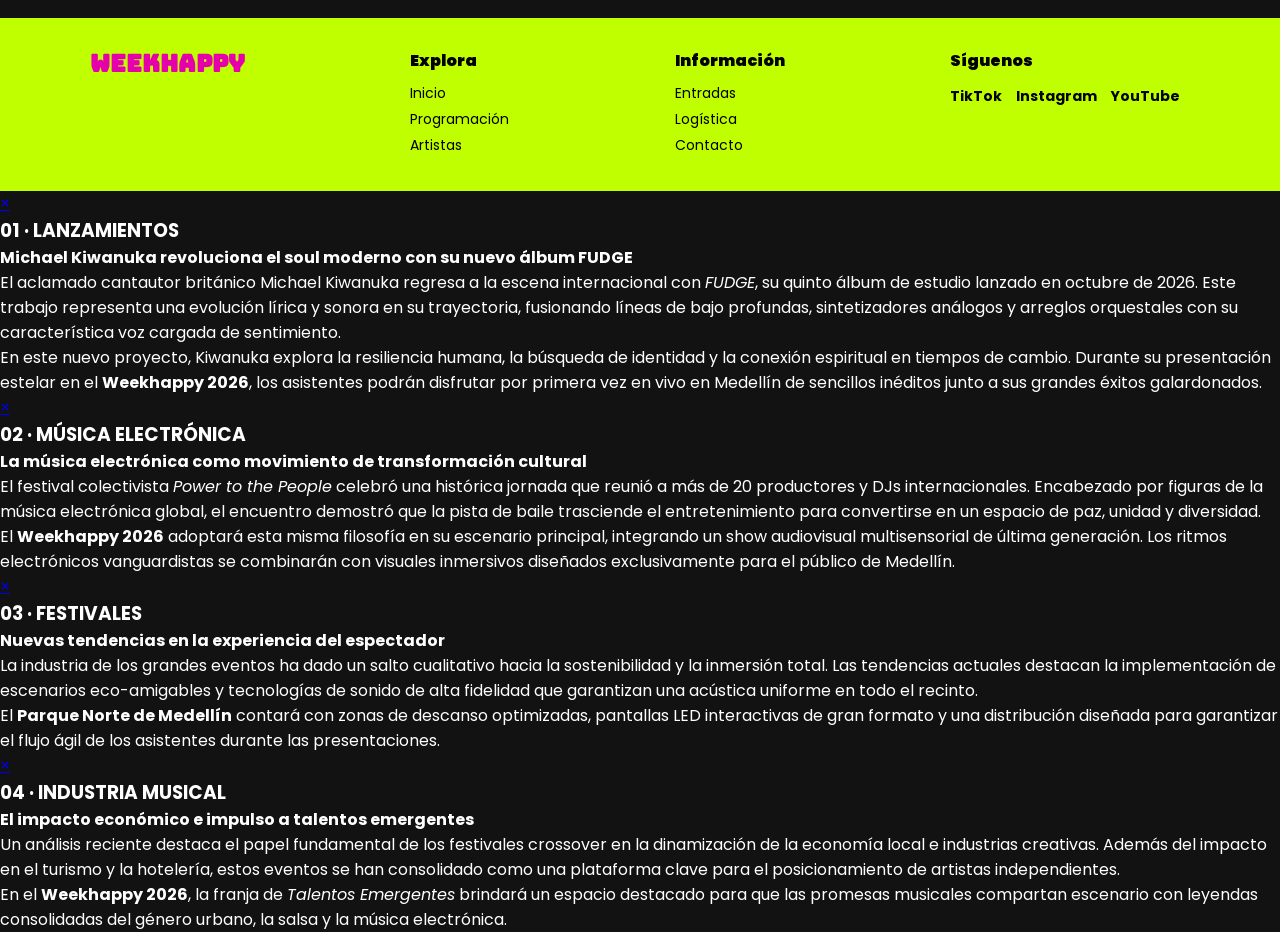
==== commit f131a407: "Add files via upload" ====
--- a/index.html
+++ b/index.html
@@ -47,19 +47,19 @@
         <section class="artistas">
             <div class="artistas-grid">
                 <div class="card-artista">
-                    <img src="Imagen/artistas/anuel.jpeg" alt="Anuel AA">
+                    <img src="imagen/artistas/anuel.jpeg" alt="Anuel AA">
                     <div class="nombre-artista">ANUEL AA</div>
                 </div>
                 <div class="card-artista">
-                    <img src="Imagen/artistas/grupo niche.webp" alt="Grupo Niche">
+                    <img src="imagen/artistas/grupo niche.webp" alt="Grupo Niche">
                     <div class="nombre-artista">GRUPO NICHE</div>
                 </div>
                 <div class="card-artista">
-                    <img src="Imagen/artistas/david.webp" alt="David Guetta">
+                    <img src="imagen/artistas/david.webp" alt="David Guetta">
                     <div class="nombre-artista">DAVID GUETTA</div>
                 </div>
                 <div class="card-artista">
-                    <img src="Imagen/artistas/ñengo flow.jpeg" alt="Ñengo Flow">
+                    <img src="imagen/artistas/ñengo flow.jpeg" alt="Ñengo Flow">
                     <div class="nombre-artista">ÑENGO FLOW</div>
                 </div>
             </div>
@@ -168,7 +168,7 @@
                 
                 <!-- NOTICIA 01: LANZAMIENTOS -->
                 <article class="card-blog">
-                    <img src="../FINAL_CIBER/Imagen/blog musical/blog musical.jpeg" alt="Lanzamientos">
+                    <img src="imagen/blog musical/blog musical.jpeg" alt="Lanzamientos">
                     <div class="blog-content">
                         <h4>01 · LANZAMIENTOS</h4>
                         <p>Michael Kiwanuka presenta su álbum FUDGE. El cantante británico lanzó su quinto álbum de estudio en octubre de 2026. El proyecto explora nuevos sonidos...</p>
@@ -179,7 +179,7 @@
 
                 <!-- NOTICIA 02: MÚSICA ELECTRÓNICA -->
                 <article class="card-blog">
-                    <img src="../FINAL_CIBER/Imagen/blog musical/blog musical 2.jpeg" alt="Música Electrónica">
+                    <img src="imagen/vive la experiencia/vive 2.jpeg" alt="Música Electrónica">
                     <div class="blog-content">
                         <h4>02 · MÚSICA ELECTRÓNICA</h4>
                         <p>La música en vivo se convierte en un mensaje colectivo. El festival Power to the People reunió a músicos de distintos géneros con un mensaje de paz...</p>
@@ -190,7 +190,7 @@
 
                 <!-- NOTICIA 03: FESTIVALES -->
                 <article class="card-blog">
-                    <img src="../FINAL_CIBER/Imagen/blog musical/blog musical 3.jpeg" alt="Festivales">
+                    <img src="imagen/blog musical/blog musical 3.jpeg" alt="Festivales">
                     <div class="blog-content">
                         <h4>03 · FESTIVALES</h4>
                         <p>Los escenarios globales se preparan para la temporada 2026. Conoce las tendencias de producción y logística que están transformando la experiencia...</p>
@@ -201,7 +201,7 @@
 
                 <!-- NOTICIA 04: INDUSTRIA MUSICAL -->
                 <article class="card-blog">
-                    <img src="../FINAL_CIBER/Imagen/blog musical/blog musical 4.jpeg" alt="Industria Musical">
+                    <img src="imagen/blog musical/blog musical 4.jpeg" alt="Industria Musical">
                     <div class="blog-content">
                         <h4>04 · INDUSTRIA MUSICAL</h4>
                         <p>Los grandes festivales crecen, pero los artistas emergentes enfrentan retos. Un análisis publicado advierte sobre el impacto económico...</p>
@@ -217,10 +217,10 @@
         <section class="fotos">
             <h2 class="titulo-banner-verde">REVIVE LA EXPERIENCIA</h2>
             <div class="galeria-grid">
-                <img src="../FINAL_CIBER/Imagen/vive la experiencia/vive 1.jpeg" alt="Experiencia 1">
-                <img src="../FINAL_CIBER/Imagen/vive la experiencia/vive 2.jpeg" alt="Experiencia 2">
-                <img src="../FINAL_CIBER/Imagen/vive la experiencia/vive 3.jpeg" alt="Experiencia 3">
-                <img src="../FINAL_CIBER/Imagen/vive la experiencia/vive 4.jpeg" alt="Experiencia 4">
+                <img src="imagen/vive la experiencia/vive 1.jpeg" alt="Experiencia 1">
+                <img src="imagen/vive la experiencia/vive 2.jpeg" alt="Experiencia 2">
+                <img src="imagen/vive la experiencia/vive 3.jpeg" alt="Experiencia 3">
+                <img src="imagen/vive la experiencia/vive 4.jpeg" alt="Experiencia 4">
             </div>
         </section>
     </main>
